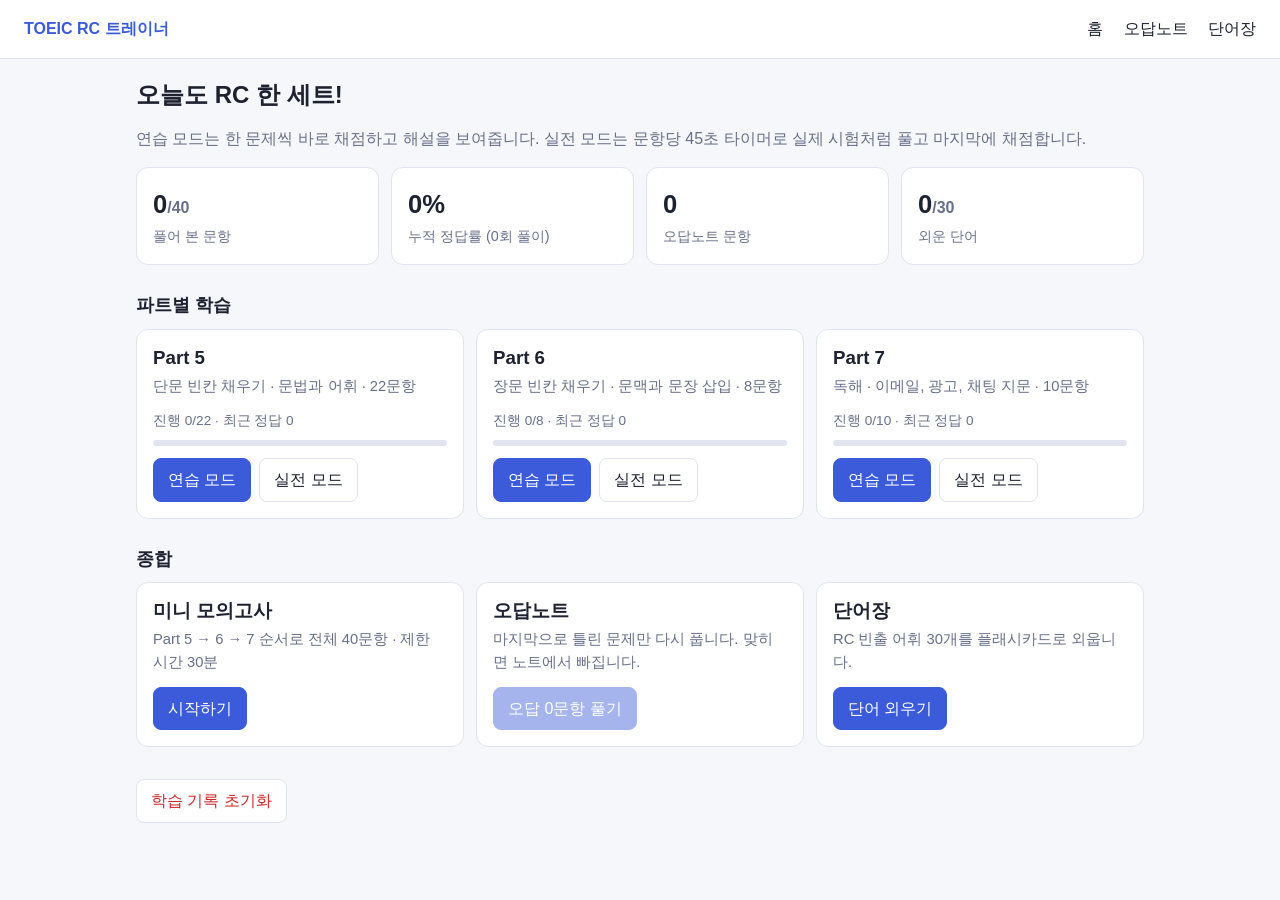
==== index.html @ 664edaf4 "Add TOEIC RC study web app Static web app for practicing TOEIC Reading Parts 5-7 with practice and t" ====
<!doctype html>
<html lang="ko">
<head>
  <meta charset="utf-8">
  <meta name="viewport" content="width=device-width, initial-scale=1">
  <title>TOEIC RC 트레이너</title>
  <link rel="stylesheet" href="style.css">
</head>
<body>
  <header class="topbar">
    <button class="brand" data-action="home">TOEIC RC 트레이너</button>
    <nav>
      <button data-action="home">홈</button>
      <button data-action="review">오답노트</button>
      <button data-action="vocab">단어장</button>
    </nav>
  </header>
  <main id="app"></main>
  <script src="data/questions.js"></script>
  <script src="app.js"></script>
</body>
</html>
---- style.css ----
:root {
  --bg: #f6f7fb;
  --surface: #ffffff;
  --text: #1d2130;
  --muted: #687089;
  --border: #e1e4ee;
  --primary: #3b5bdb;
  --primary-soft: #e7ecff;
  --good: #2b8a3e;
  --good-soft: #e6f6ea;
  --bad: #c92a2a;
  --bad-soft: #fdecec;
  --blank: #fff3bf;
}
@media (prefers-color-scheme: dark) {
  :root {
    --bg: #14161d;
    --surface: #1e212b;
    --text: #e6e8ef;
    --muted: #9aa1b5;
    --border: #323746;
    --primary: #7c94ff;
    --primary-soft: #262e4d;
    --good: #69db7c;
    --good-soft: #1f3326;
    --bad: #ff8787;
    --bad-soft: #3a2224;
    --blank: #4a4120;
  }
}
* { box-sizing: border-box; }
body {
  margin: 0;
  background: var(--bg);
  color: var(--text);
  font-family: -apple-system, BlinkMacSystemFont, "Apple SD Gothic Neo", "Malgun Gothic", "Noto Sans KR", sans-serif;
  line-height: 1.6;
}
button { font: inherit; color: inherit; cursor: pointer; }
.topbar {
  position: sticky; top: 0; z-index: 10;
  display: flex; align-items: center; justify-content: space-between; gap: 12px;
  padding: 10px 16px;
  background: var(--surface); border-bottom: 1px solid var(--border);
}
.topbar button { background: none; border: 0; padding: 6px 8px; border-radius: 6px; }
.topbar button:hover { background: var(--primary-soft); }
.brand { font-weight: 700; color: var(--primary) !important; }
main { max-width: 1040px; margin: 0 auto; padding: 20px 16px 60px; }
h1, h2, h3 { line-height: 1.3; }
h1 { font-size: 1.5rem; margin: 0 0 4px; }
h2 { font-size: 1.15rem; margin: 28px 0 12px; }
.muted { color: var(--muted); }

.card {
  background: var(--surface); border: 1px solid var(--border);
  border-radius: 12px; padding: 16px;
}
.grid { display: grid; gap: 12px; grid-template-columns: repeat(auto-fit, minmax(200px, 1fr)); }
.stat .value { font-size: 1.6rem; font-weight: 700; }
.stat .label { color: var(--muted); font-size: .9rem; }
.part-card h3 { margin: 0 0 4px; }
.part-card p { margin: 0 0 12px; color: var(--muted); font-size: .92rem; }
.bar { height: 6px; background: var(--border); border-radius: 3px; overflow: hidden; margin: 8px 0 12px; }
.bar > span { display: block; height: 100%; background: var(--primary); }
.row { display: flex; gap: 8px; flex-wrap: wrap; align-items: center; }

.btn {
  border: 1px solid var(--border); background: var(--surface);
  padding: 8px 14px; border-radius: 8px;
}
.btn:hover:not(:disabled) { border-color: var(--primary); }
.btn.primary { background: var(--primary); border-color: var(--primary); color: #fff; }
.btn:disabled { opacity: .45; cursor: default; }
.btn.danger { color: var(--bad); }

.quiz-head { display: flex; justify-content: space-between; align-items: center; gap: 12px; flex-wrap: wrap; margin-bottom: 12px; }
.timer { font-variant-numeric: tabular-nums; font-weight: 700; padding: 4px 10px; border-radius: 6px; background: var(--primary-soft); }
.timer.low { background: var(--bad-soft); color: var(--bad); }
.progress { height: 4px; background: var(--border); border-radius: 2px; margin-bottom: 16px; }
.progress > span { display: block; height: 100%; background: var(--primary); border-radius: 2px; transition: width .2s; }

.quiz-body { display: grid; gap: 16px; }
@media (min-width: 860px) {
  .quiz-body.has-passage { grid-template-columns: 1.1fr 1fr; align-items: start; }
  .quiz-body.has-passage .passage { position: sticky; top: 70px; max-height: calc(100vh - 90px); overflow-y: auto; }
}
.passage { font-family: Georgia, "Times New Roman", serif; font-size: 1rem; }
.passage p { margin: 0 0 10px; }
.passage .meta { font-family: inherit; }
.passage .chat { padding: 6px 10px; background: var(--bg); border-radius: 8px; }
.passage .blank { background: var(--blank); padding: 0 6px; border-radius: 4px; font-weight: 700; }
.tag { display: inline-block; font-size: .78rem; color: var(--primary); background: var(--primary-soft); padding: 1px 8px; border-radius: 999px; }
.question-text { font-size: 1.05rem; margin: 8px 0 14px; }
.choices { display: grid; gap: 8px; }
.choice {
  display: flex; gap: 10px; align-items: flex-start; text-align: left;
  width: 100%; padding: 10px 12px;
  background: var(--surface); border: 1px solid var(--border); border-radius: 8px;
}
.choice:hover:not(:disabled) { border-color: var(--primary); }
.choice .letter { font-weight: 700; min-width: 1.6em; }
.choice.selected { border-color: var(--primary); background: var(--primary-soft); }
.choice.correct { border-color: var(--good); background: var(--good-soft); }
.choice.wrong { border-color: var(--bad); background: var(--bad-soft); }
.choice:disabled { cursor: default; }
.explanation { margin-top: 14px; padding: 12px 14px; border-radius: 8px; border-left: 4px solid var(--primary); background: var(--primary-soft); }
.explanation.good { border-color: var(--good); }
.explanation.bad { border-color: var(--bad); }
.nav-row { display: flex; justify-content: space-between; gap: 8px; margin-top: 18px; flex-wrap: wrap; }
.palette { display: flex; flex-wrap: wrap; gap: 6px; margin-top: 16px; }
.palette button { width: 34px; height: 34px; border-radius: 6px; border: 1px solid var(--border); background: var(--surface); font-size: .85rem; }
.palette button.answered { background: var(--primary-soft); border-color: var(--primary); }
.palette button.current { outline: 2px solid var(--primary); }
.hint { font-size: .82rem; color: var(--muted); margin-top: 10px; }

.score { font-size: 2.4rem; font-weight: 800; }
.review-item { margin-bottom: 10px; }
.review-item summary { cursor: pointer; display: flex; gap: 8px; align-items: baseline; }
.review-item .mark { font-weight: 700; }
.review-item .mark.good { color: var(--good); }
.review-item .mark.bad { color: var(--bad); }
.review-item .detail { margin-top: 10px; font-size: .95rem; }

.flashcard {
  min-height: 220px; display: flex; flex-direction: column; justify-content: center; align-items: center;
  text-align: center; cursor: pointer; user-select: none; width: 100%;
}
.flashcard .word { font-size: 2rem; font-weight: 700; }
.flashcard .meaning { font-size: 1.3rem; margin-top: 8px; }
.flashcard .example { font-style: italic; color: var(--muted); margin-top: 8px; }
.vocab-list { width: 100%; border-collapse: collapse; }
.vocab-list td { padding: 8px 6px; border-bottom: 1px solid var(--border); vertical-align: top; }
.vocab-list .known { color: var(--good); }
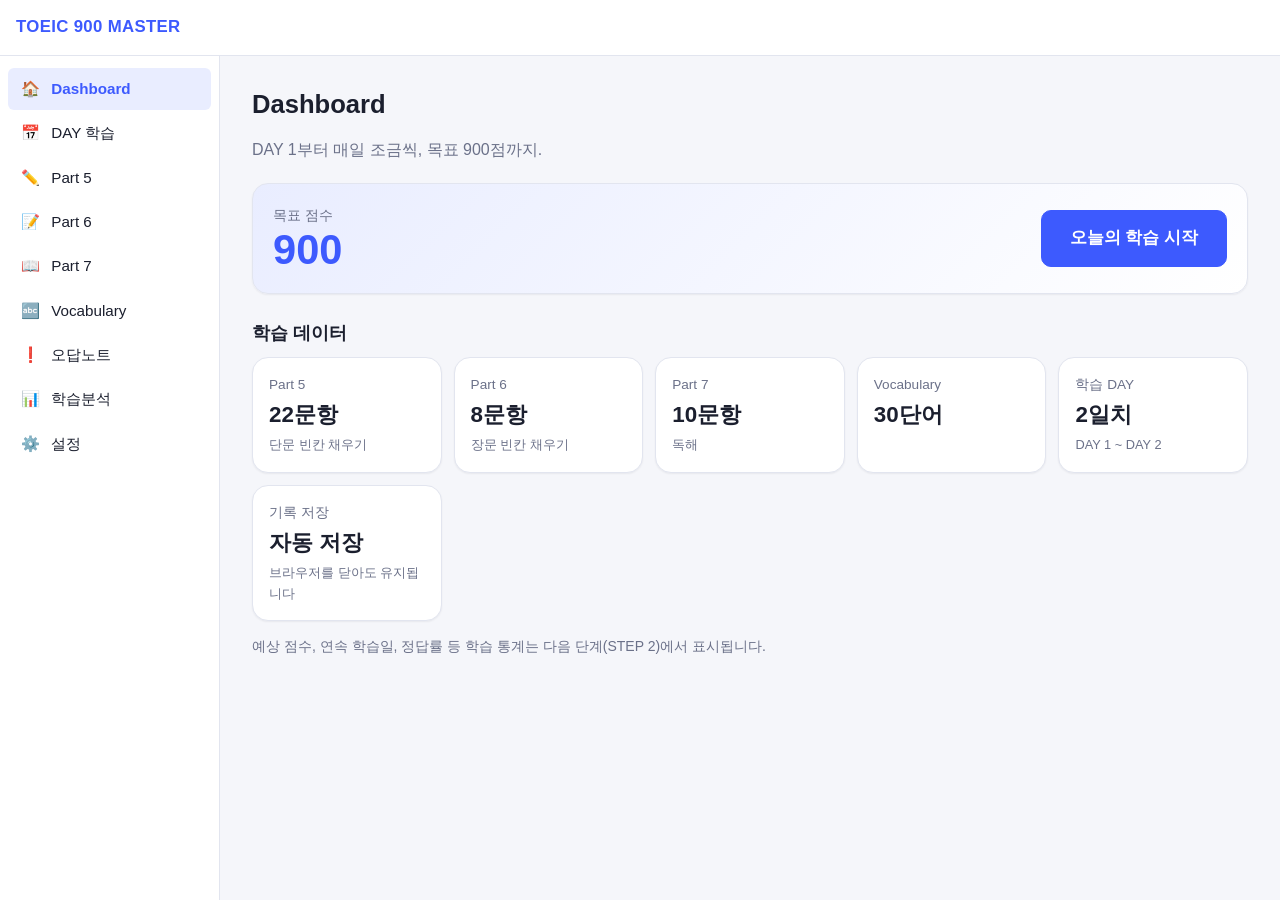
==== commit fce24699: "STEP 1: Set up TOEIC 900 MASTER project structure Replace the single-file prototype with a modular, " ====
--- a/index.html
+++ b/index.html
@@ -3,20 +3,47 @@
 <head>
   <meta charset="utf-8">
   <meta name="viewport" content="width=device-width, initial-scale=1">
-  <title>TOEIC RC 트레이너</title>
-  <link rel="stylesheet" href="style.css">
+  <title>TOEIC 900 MASTER</title>
+  <link rel="stylesheet" href="src/styles/variables.css">
+  <link rel="stylesheet" href="src/styles/base.css">
+  <link rel="stylesheet" href="src/styles/layout.css">
+  <link rel="stylesheet" href="src/styles/components.css">
 </head>
 <body>
-  <header class="topbar">
-    <button class="brand" data-action="home">TOEIC RC 트레이너</button>
-    <nav>
-      <button data-action="home">홈</button>
-      <button data-action="review">오답노트</button>
-      <button data-action="vocab">단어장</button>
-    </nav>
-  </header>
-  <main id="app"></main>
-  <script src="data/questions.js"></script>
-  <script src="app.js"></script>
+  <div id="app">
+    <!-- 스크립트가 실행되면 이 안내문은 앱 화면으로 바뀐다 -->
+    <div class="boot-message">
+      <h1>TOEIC 900 MASTER</h1>
+      <p>앱을 불러오는 중입니다…</p>
+      <p class="muted">이 문구가 계속 보이면 브라우저에서 JavaScript가 꺼져 있는지 확인하세요.</p>
+    </div>
+  </div>
+
+  <!--
+    설치 없이 이 파일을 더블클릭해서 열 수 있도록 일반 <script>로 불러온다.
+    순서가 중요하다: 데이터 → 상수 → 유틸 → 저장소 → 서비스 → 컴포넌트 → 화면 → 경로표 → 시작
+  -->
+  <script src="src/data/questions.js"></script>
+  <script src="src/data/vocabulary.js"></script>
+  <script src="src/constants.js"></script>
+  <script src="src/utils/dom.js"></script>
+  <script src="src/utils/router.js"></script>
+  <script src="src/utils/validateData.js"></script>
+  <script src="src/storage/keys.js"></script>
+  <script src="src/storage/storage.js"></script>
+  <script src="src/services/dataService.js"></script>
+  <script src="src/components/Layout.js"></script>
+  <script src="src/components/Placeholder.js"></script>
+  <script src="src/components/StatCard.js"></script>
+  <script src="src/pages/DashboardPage.js"></script>
+  <script src="src/pages/DayPage.js"></script>
+  <script src="src/pages/PartPage.js"></script>
+  <script src="src/pages/VocabularyPage.js"></script>
+  <script src="src/pages/WrongNotesPage.js"></script>
+  <script src="src/pages/AnalyticsPage.js"></script>
+  <script src="src/pages/SettingsPage.js"></script>
+  <script src="src/pages/NotFoundPage.js"></script>
+  <script src="src/pages/index.js"></script>
+  <script src="src/main.js"></script>
 </body>
 </html>
--- a/src/styles/variables.css
+++ b/src/styles/variables.css
@@ -0,0 +1,53 @@
+/* 디자인 토큰: 색상·간격·모서리. 테마를 바꿀 때는 이 파일만 수정한다. */
+:root {
+  --color-bg: #f5f6fa;
+  --color-surface: #ffffff;
+  --color-surface-2: #f0f2f8;
+  --color-text: #1b1f2e;
+  --color-muted: #6b7189;
+  --color-border: #e2e5ef;
+  --color-primary: #3d5afe;
+  --color-primary-hover: #2f49e0;
+  --color-primary-soft: #e9edff;
+  --color-on-primary: #ffffff;
+  --color-success: #2e7d32;
+  --color-success-soft: #e7f5e9;
+  --color-danger: #c62828;
+  --color-danger-soft: #fdecec;
+  --color-warning: #b26a00;
+  --color-warning-soft: #fff4e0;
+
+  --radius-sm: 6px;
+  --radius-md: 10px;
+  --radius-lg: 16px;
+  --shadow-sm: 0 1px 2px rgba(20, 24, 40, .06);
+
+  --topbar-height: 56px;
+  --sidebar-width: 220px;
+  --content-max: 1080px;
+
+  --font-sans: -apple-system, BlinkMacSystemFont, "Pretendard", "Apple SD Gothic Neo", "Malgun Gothic", "Noto Sans KR", sans-serif;
+  --font-reading: Georgia, "Times New Roman", serif;
+}
+
+@media (prefers-color-scheme: dark) {
+  :root {
+    --color-bg: #12141b;
+    --color-surface: #1b1e28;
+    --color-surface-2: #232734;
+    --color-text: #e7e9f0;
+    --color-muted: #9aa0b6;
+    --color-border: #2f3445;
+    --color-primary: #7d93ff;
+    --color-primary-hover: #95a6ff;
+    --color-primary-soft: #252c4a;
+    --color-on-primary: #0d1022;
+    --color-success: #74d680;
+    --color-success-soft: #1d3223;
+    --color-danger: #ff8a80;
+    --color-danger-soft: #3a2224;
+    --color-warning: #ffb74d;
+    --color-warning-soft: #3a2e1a;
+    --shadow-sm: none;
+  }
+}
--- a/src/styles/base.css
+++ b/src/styles/base.css
@@ -0,0 +1,20 @@
+* { box-sizing: border-box; }
+html { -webkit-text-size-adjust: 100%; }
+body {
+  margin: 0;
+  background: var(--color-bg);
+  color: var(--color-text);
+  font-family: var(--font-sans);
+  font-size: 16px;
+  line-height: 1.6;
+}
+h1, h2, h3 { line-height: 1.3; margin: 0; }
+a { color: var(--color-primary); }
+button { font: inherit; color: inherit; }
+code { background: var(--color-surface-2); padding: 1px 6px; border-radius: 4px; font-size: .9em; }
+:focus-visible { outline: 2px solid var(--color-primary); outline-offset: 2px; }
+.muted { color: var(--color-muted); }
+.small { font-size: .875rem; }
+
+.boot-message { max-width: 560px; margin: 15vh auto; padding: 0 16px; text-align: center; }
+.boot-message h1 { color: var(--color-primary); margin-bottom: 12px; }
--- a/src/styles/layout.css
+++ b/src/styles/layout.css
@@ -0,0 +1,67 @@
+/* 상단 바 */
+.topbar {
+  position: sticky; top: 0; z-index: 30;
+  height: var(--topbar-height);
+  display: flex; align-items: center; gap: 12px;
+  padding: 0 16px;
+  background: var(--color-surface);
+  border-bottom: 1px solid var(--color-border);
+}
+.brand {
+  font-weight: 800; letter-spacing: .02em; font-size: 1.05rem;
+  color: var(--color-primary); text-decoration: none;
+}
+
+/* 햄버거 버튼: 모바일에서만 보인다 */
+.icon-button {
+  display: inline-flex; flex-direction: column; justify-content: center; gap: 4px;
+  width: 40px; height: 40px; padding: 0 9px;
+  background: none; border: 0; border-radius: var(--radius-sm); cursor: pointer;
+}
+.icon-button:hover { background: var(--color-surface-2); }
+.menu-toggle span { display: block; height: 2px; background: var(--color-text); border-radius: 1px; }
+
+/* 사이드바 + 본문 */
+.shell { display: flex; min-height: calc(100vh - var(--topbar-height)); }
+.sidebar {
+  width: var(--sidebar-width); flex-shrink: 0;
+  background: var(--color-surface);
+  border-right: 1px solid var(--color-border);
+  padding: 12px 8px;
+}
+.sidebar ul { list-style: none; margin: 0; padding: 0; position: sticky; top: calc(var(--topbar-height) + 12px); }
+.sidebar a {
+  display: flex; align-items: center; gap: 10px;
+  padding: 9px 12px; margin-bottom: 2px;
+  border-radius: var(--radius-sm);
+  color: var(--color-text); text-decoration: none; font-size: .95rem;
+}
+.sidebar a:hover { background: var(--color-surface-2); }
+.sidebar a.active { background: var(--color-primary-soft); color: var(--color-primary); font-weight: 700; }
+.nav-icon { width: 1.4em; text-align: center; }
+.backdrop { display: none; }
+
+.content { flex: 1; min-width: 0; padding: 24px 16px 64px; }
+.content:focus { outline: none; }
+.page { max-width: var(--content-max); margin: 0 auto; }
+
+@media (min-width: 900px) {
+  .menu-toggle { display: none; }
+  .content { padding: 32px 32px 64px; }
+}
+
+@media (max-width: 899px) {
+  .sidebar {
+    position: fixed; z-index: 40;
+    top: var(--topbar-height); bottom: 0; left: 0;
+    transform: translateX(-100%);
+    transition: transform .2s ease;
+    overflow-y: auto;
+  }
+  .sidebar ul { position: static; }
+  .sidebar.open { transform: translateX(0); box-shadow: 4px 0 24px rgba(0, 0, 0, .15); }
+  .backdrop:not([hidden]) {
+    display: block; position: fixed; inset: var(--topbar-height) 0 0 0; z-index: 35;
+    background: rgba(10, 12, 20, .35);
+  }
+}
--- a/src/styles/components.css
+++ b/src/styles/components.css
@@ -0,0 +1,59 @@
+/* 페이지 머리말 */
+.page-header { margin-bottom: 20px; }
+.page-header h1 { font-size: 1.6rem; margin-bottom: 4px; }
+.section-title { font-size: 1.1rem; margin: 28px 0 12px; }
+
+/* 카드 */
+.card {
+  background: var(--color-surface);
+  border: 1px solid var(--color-border);
+  border-radius: var(--radius-lg);
+  padding: 20px;
+  box-shadow: var(--shadow-sm);
+}
+
+/* 버튼 */
+.btn {
+  display: inline-flex; align-items: center; justify-content: center; gap: 6px;
+  padding: 9px 16px; border-radius: var(--radius-md);
+  border: 1px solid var(--color-border); background: var(--color-surface);
+  color: var(--color-text); text-decoration: none; font-weight: 600; cursor: pointer;
+}
+.btn:hover { border-color: var(--color-primary); }
+.btn-primary { background: var(--color-primary); border-color: var(--color-primary); color: var(--color-on-primary); }
+.btn-primary:hover { background: var(--color-primary-hover); border-color: var(--color-primary-hover); }
+.btn-lg { padding: 14px 28px; font-size: 1.05rem; }
+
+/* Dashboard 상단 */
+.hero {
+  display: flex; align-items: center; justify-content: space-between; gap: 16px; flex-wrap: wrap;
+  background: linear-gradient(135deg, var(--color-primary-soft), var(--color-surface));
+}
+.hero-label { color: var(--color-muted); font-size: .9rem; }
+.hero-score { font-size: 2.6rem; font-weight: 800; color: var(--color-primary); line-height: 1.1; }
+
+/* 통계 카드 */
+.stat-grid { display: grid; gap: 12px; grid-template-columns: repeat(auto-fill, minmax(170px, 1fr)); }
+.stat-card { padding: 16px; }
+.stat-label { color: var(--color-muted); font-size: .85rem; }
+.stat-value { font-size: 1.4rem; font-weight: 800; margin-top: 2px; }
+.stat-sub { color: var(--color-muted); font-size: .8rem; margin-top: 2px; }
+
+/* 배지·칩 */
+.badge {
+  display: inline-block; padding: 3px 10px; border-radius: 999px;
+  background: var(--color-warning-soft); color: var(--color-warning);
+  font-size: .8rem; font-weight: 700;
+}
+.chips { display: flex; flex-wrap: wrap; gap: 6px; margin-top: 12px; }
+.chip {
+  padding: 3px 10px; border-radius: 999px; font-size: .85rem;
+  background: var(--color-primary-soft); color: var(--color-primary);
+}
+
+.placeholder .feature-list { margin: 14px 0 0; padding-left: 20px; }
+.placeholder .feature-list li { margin-bottom: 4px; }
+
+.error-card { border-color: var(--color-danger); background: var(--color-danger-soft); }
+.error-card h1 { font-size: 1.3rem; margin-bottom: 8px; color: var(--color-danger); }
+.loading { padding: 40px; text-align: center; color: var(--color-muted); }
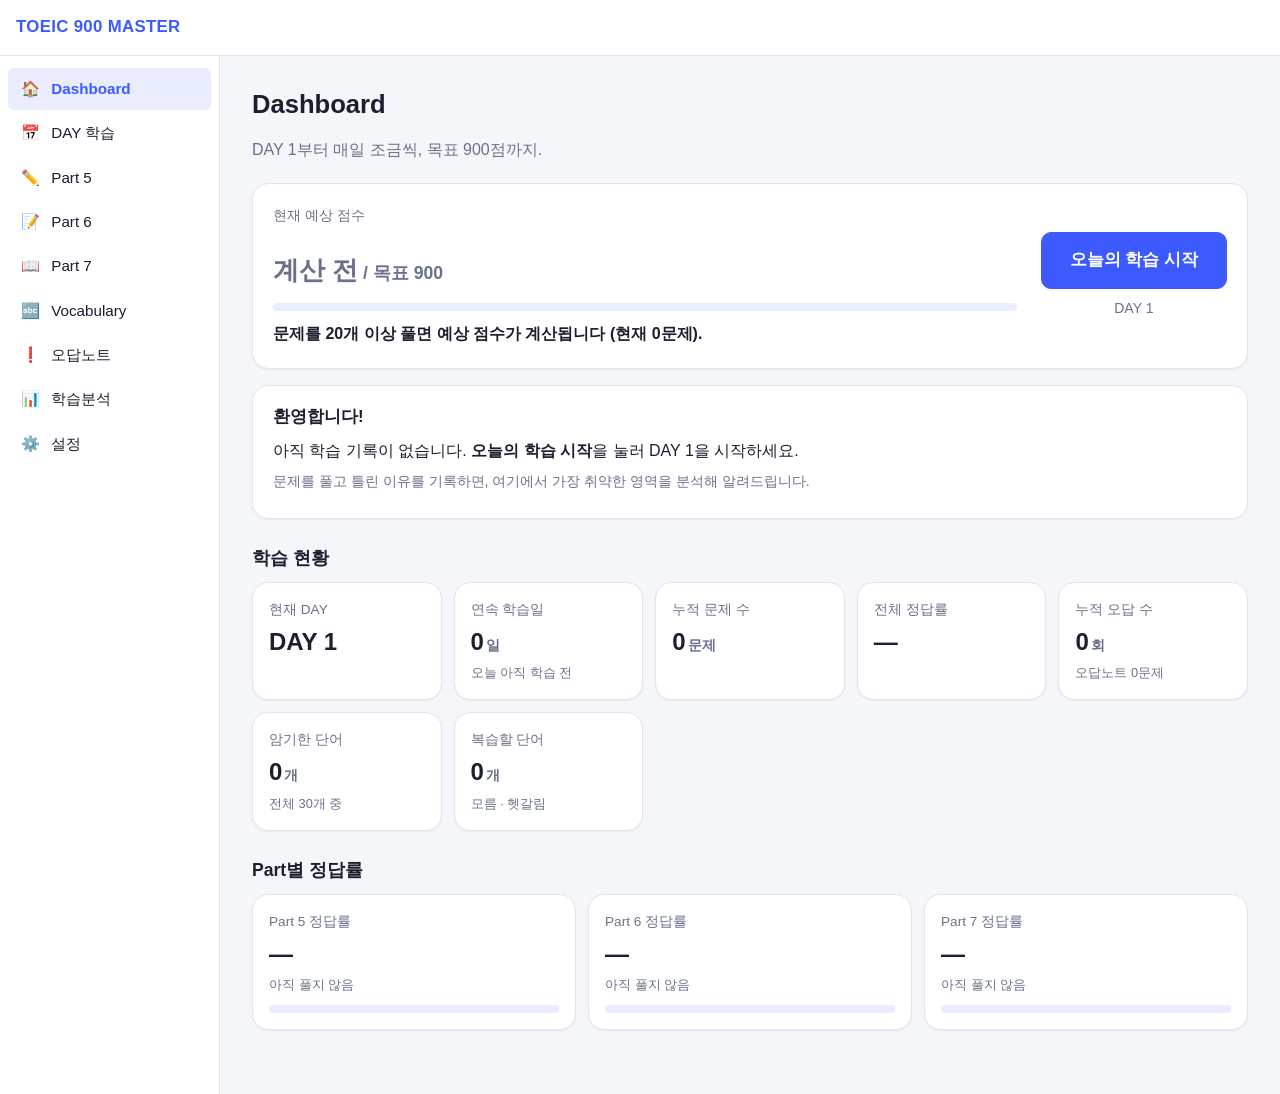
==== commit e75ddecf: "STEP 2: Implement Dashboard with learning stats and diagnosis - Define the learning record format (p" ====
--- a/index.html
+++ b/index.html
@@ -19,31 +19,8 @@
     </div>
   </div>
 
-  <!--
-    설치 없이 이 파일을 더블클릭해서 열 수 있도록 일반 <script>로 불러온다.
-    순서가 중요하다: 데이터 → 상수 → 유틸 → 저장소 → 서비스 → 컴포넌트 → 화면 → 경로표 → 시작
-  -->
-  <script src="src/data/questions.js"></script>
-  <script src="src/data/vocabulary.js"></script>
-  <script src="src/constants.js"></script>
-  <script src="src/utils/dom.js"></script>
-  <script src="src/utils/router.js"></script>
-  <script src="src/utils/validateData.js"></script>
-  <script src="src/storage/keys.js"></script>
-  <script src="src/storage/storage.js"></script>
-  <script src="src/services/dataService.js"></script>
-  <script src="src/components/Layout.js"></script>
-  <script src="src/components/Placeholder.js"></script>
-  <script src="src/components/StatCard.js"></script>
-  <script src="src/pages/DashboardPage.js"></script>
-  <script src="src/pages/DayPage.js"></script>
-  <script src="src/pages/PartPage.js"></script>
-  <script src="src/pages/VocabularyPage.js"></script>
-  <script src="src/pages/WrongNotesPage.js"></script>
-  <script src="src/pages/AnalyticsPage.js"></script>
-  <script src="src/pages/SettingsPage.js"></script>
-  <script src="src/pages/NotFoundPage.js"></script>
-  <script src="src/pages/index.js"></script>
+  <!-- 설치 없이 이 파일을 더블클릭해서 열 수 있도록 일반 스크립트로 불러온다. 파일 목록은 src/loader.js에 있다. -->
+  <script src="src/loader.js"></script>
   <script src="src/main.js"></script>
 </body>
 </html>
--- a/src/styles/components.css
+++ b/src/styles/components.css
@@ -24,20 +24,54 @@
 .btn-primary:hover { background: var(--color-primary-hover); border-color: var(--color-primary-hover); }
 .btn-lg { padding: 14px 28px; font-size: 1.05rem; }
 
-/* Dashboard 상단 */
+/* 진행 막대: 채움은 강조색, 빈 부분은 같은 색의 옅은 단계 */
+.meter { height: 8px; border-radius: 999px; background: var(--color-primary-soft); overflow: hidden; }
+.meter > span { display: block; height: 100%; border-radius: 999px; background: var(--color-primary); transition: width .3s ease; }
+
+/* Dashboard 상단: 예상 점수(화면의 대표 숫자) + 오늘의 학습 시작 */
 .hero {
-  display: flex; align-items: center; justify-content: space-between; gap: 16px; flex-wrap: wrap;
-  background: linear-gradient(135deg, var(--color-primary-soft), var(--color-surface));
+  display: flex; align-items: center; justify-content: space-between; gap: 24px; flex-wrap: wrap;
+  margin-bottom: 16px;
 }
+.hero-main { flex: 1 1 320px; min-width: 0; }
 .hero-label { color: var(--color-muted); font-size: .9rem; }
-.hero-score { font-size: 2.6rem; font-weight: 800; color: var(--color-primary); line-height: 1.1; }
+.hero-figure { font-size: 3.5rem; font-weight: 700; line-height: 1.1; margin: 2px 0 12px; }
+.hero-target { font-size: 1.1rem; font-weight: 600; color: var(--color-muted); }
+.hero-figure-empty { font-size: 1.6rem; color: var(--color-muted); }
+.hero-note { margin: 10px 0 2px; font-weight: 600; }
+.hero-action { display: flex; flex-direction: column; align-items: center; gap: 8px; flex: 0 0 auto; text-align: center; }
+@media (max-width: 599px) {
+  .hero-action { width: 100%; }
+  .hero-action .btn { width: 100%; }
+}
+
+/* 학습 진단 */
+.insight-card { margin-bottom: 8px; }
+.insight-title { font-size: 1.05rem; margin-bottom: 10px; }
+.insight-card p { margin: 6px 0; }
+.insight-list { list-style: none; margin: 0 0 6px; padding: 0; }
+.insight { padding: 6px 0 6px 26px; position: relative; }
+.insight::before { position: absolute; left: 0; top: 6px; }
+.insight-focus { font-weight: 700; }
+.insight-focus::before { content: '🎯'; }
+.insight-info::before { content: '💡'; }
+.reason-list { margin-top: 12px; border-top: 1px solid var(--color-border); padding-top: 12px; }
+.reason-row { display: grid; grid-template-columns: 7.5em 1fr 3em; align-items: center; gap: 10px; margin-bottom: 8px; font-size: .9rem; }
+.reason-value { text-align: right; font-variant-numeric: tabular-nums; color: var(--color-muted); }
 
 /* 통계 카드 */
 .stat-grid { display: grid; gap: 12px; grid-template-columns: repeat(auto-fill, minmax(170px, 1fr)); }
 .stat-card { padding: 16px; }
 .stat-label { color: var(--color-muted); font-size: .85rem; }
-.stat-value { font-size: 1.4rem; font-weight: 800; margin-top: 2px; }
+.stat-value { font-size: 1.5rem; font-weight: 700; margin-top: 2px; }
+.stat-unit { font-size: .9rem; font-weight: 600; color: var(--color-muted); margin-left: 2px; }
 .stat-sub { color: var(--color-muted); font-size: .8rem; margin-top: 2px; }
+.stat-card .meter { margin-top: 10px; }
+.part-grid { grid-template-columns: repeat(auto-fit, minmax(220px, 1fr)); }
+@media (max-width: 599px) {
+  .stat-grid { grid-template-columns: 1fr 1fr; gap: 10px; }
+  .part-grid { grid-template-columns: 1fr; }
+}
 
 /* 배지·칩 */
 .badge {
